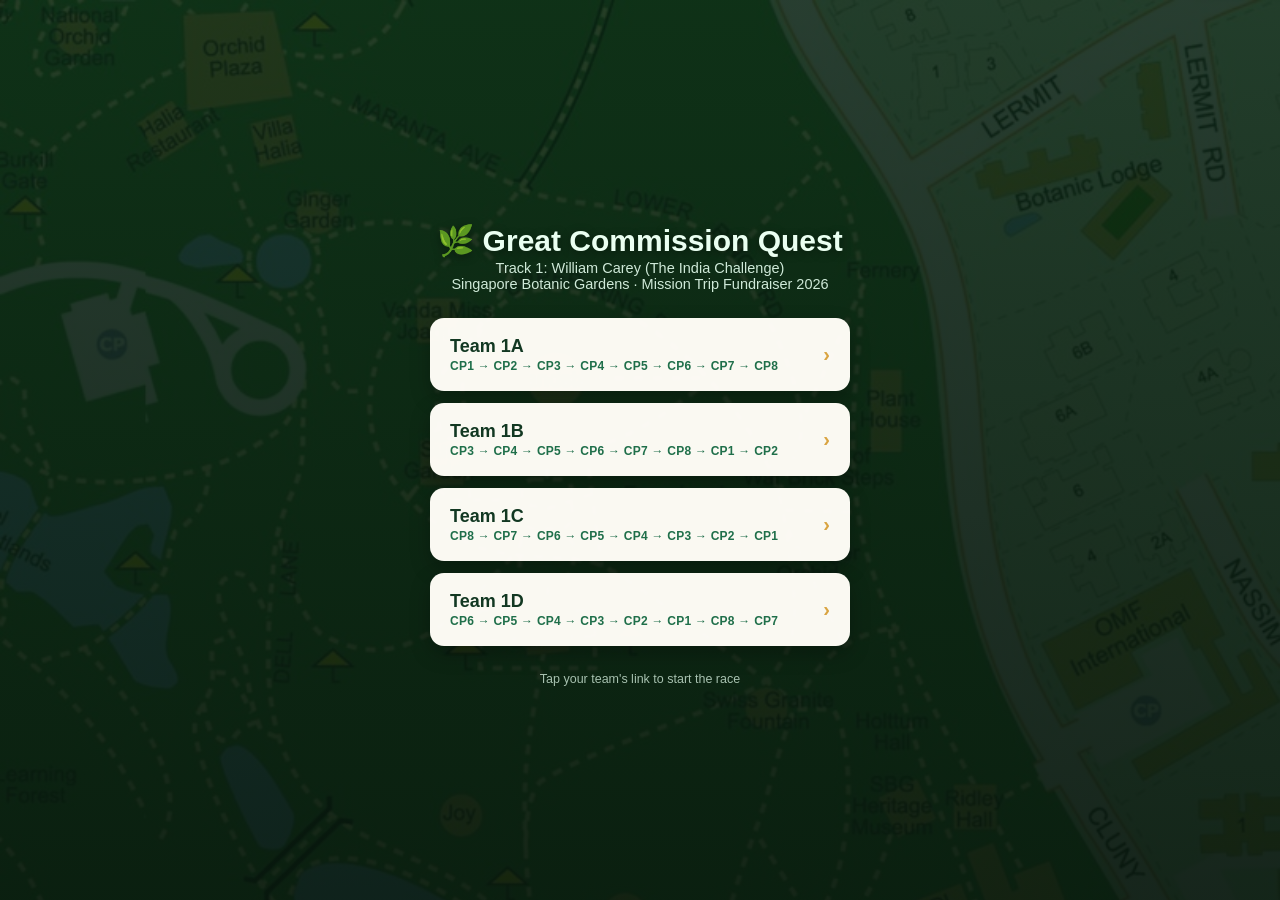
==== index.html @ a301aa0f "Add files via upload" ====
<!DOCTYPE html>
<html lang="en">
<head>
<meta charset="UTF-8">
<meta name="viewport" content="width=device-width, initial-scale=1, maximum-scale=1, viewport-fit=cover">
<title>SBG Mission Event 2026 — Route 1: William Carey Trail</title>
<link rel="stylesheet" href="style.css">
</head>
<body>
<div class="index-wrap">
  <div class="index-title">🌿 Great Commission Quest</div>
  <div class="index-sub">Track 1: William Carey (The India Challenge)<br>Singapore Botanic Gardens · Mission Trip Fundraiser 2026</div>
  <div class="team-grid">
    <a class="team-btn" href="Team%201A.html"><span>Team 1A<span class="teamsub">CP1 → CP2 → CP3 → CP4 → CP5 → CP6 → CP7 → CP8</span></span><span class="arrow">›</span></a>
    <a class="team-btn" href="Team%201B.html"><span>Team 1B<span class="teamsub">CP3 → CP4 → CP5 → CP6 → CP7 → CP8 → CP1 → CP2</span></span><span class="arrow">›</span></a>
    <a class="team-btn" href="Team%201C.html"><span>Team 1C<span class="teamsub">CP8 → CP7 → CP6 → CP5 → CP4 → CP3 → CP2 → CP1</span></span><span class="arrow">›</span></a>
    <a class="team-btn" href="Team%201D.html"><span>Team 1D<span class="teamsub">CP6 → CP5 → CP4 → CP3 → CP2 → CP1 → CP8 → CP7</span></span><span class="arrow">›</span></a>
  </div>
  <div class="index-foot">Tap your team's link to start the race</div>
</div>
</body>
</html>
---- style.css ----
:root{
  --green-dark:#123822;
  --green:#1f6f4a;
  --green-light:#3f9c6d;
  --gold:#d9a441;
  --cream:#fbf7ec;
  --ink:#20291f;
  --danger:#c0392b;
}
*{box-sizing:border-box;-webkit-tap-highlight-color:transparent;}
html,body{margin:0;padding:0;}
body{
  font-family:-apple-system,BlinkMacSystemFont,"Segoe UI",Roboto,Helvetica,Arial,sans-serif;
  color:var(--ink);
  min-height:100vh;
  background-image:
    linear-gradient(180deg, rgba(10,35,20,.88) 0%, rgba(8,24,14,.94) 100%),
    url("images/map-bg.jpg");
  background-size:cover;
  background-position:center top;
  background-attachment:fixed;
  background-repeat:no-repeat;
}
#wrap{
  position:relative;z-index:1;
  min-height:100vh;
  display:flex;flex-direction:column;align-items:center;
  padding:max(18px, env(safe-area-inset-top)) 16px max(28px, env(safe-area-inset-bottom));
}
.brand{
  color:#eafff1;text-align:center;font-size:13px;letter-spacing:.12em;text-transform:uppercase;
  opacity:.85;margin-bottom:10px;font-weight:600;
}
.card{
  width:100%;max-width:460px;
  background:rgba(255,253,247,.98);
  border-radius:20px;
  box-shadow:0 12px 30px rgba(0,0,0,.35);
  padding:22px 20px 24px;
  margin-top:6px;
  animation:pop .35s ease;
}
@keyframes pop{from{opacity:0;transform:translateY(10px);}to{opacity:1;transform:translateY(0);}}
.progress{display:flex;gap:5px;margin-bottom:16px;}
.progress .seg{flex:1;height:6px;border-radius:4px;background:#e3ddc9;}
.progress .seg.done{background:var(--green);}
.progress .seg.skipped{background:#c9a24b;}
.progress .seg.current{background:var(--gold);}
.topbar{display:flex;align-items:center;justify-content:space-between;margin-bottom:2px;}
.btn-back{
  background:transparent;border:none;color:var(--green);font-weight:700;font-size:14.5px;
  padding:6px 4px 6px 0;cursor:pointer;-webkit-appearance:none;
}
.btn-back:disabled{opacity:0;pointer-events:none;}
.steplink{background:transparent;border:none;color:#8a8770;font-weight:700;font-size:13px;cursor:pointer;text-decoration:underline;}
.badge{
  display:inline-block;font-size:12.5px;font-weight:800;padding:5px 10px;border-radius:999px;margin:4px 0 12px;
}
.badge.solved{background:#e3f5e8;color:#1f6f4a;}
.badge.skipped{background:#fbeed6;color:#8a5a12;}
.badge.current{background:#fff3d6;color:#8a5a12;}
.jumplist{display:flex;flex-direction:column;gap:8px;margin:14px 0;}
.jumpitem{
  display:flex;align-items:center;justify-content:space-between;
  background:#f4f1e4;border:1px solid #d8d2bd;border-radius:12px;padding:12px 14px;
  font-size:15px;font-weight:700;color:var(--green-dark);cursor:pointer;
}
.jumpitem.locked{opacity:.5;cursor:default;}
.jumpitem .tag{font-size:12px;font-weight:800;color:#8a5a12;background:#fbeed6;padding:3px 8px;border-radius:999px;}
.jumpitem .tag.done{color:#1f6f4a;background:#e3f5e8;}
.jumpitem .arrow{color:var(--green);font-weight:900;}
.steplabel{font-size:12px;color:#6b6a5c;text-align:center;margin:-10px 0 14px;letter-spacing:.04em;text-transform:uppercase;font-weight:700;}
h1{font-size:22px;line-height:1.25;color:var(--green-dark);margin:0 0 2px;}
h2{font-size:22px;line-height:1.3;color:var(--green-dark);margin:0 0 4px;}
.subtitle{font-size:14px;color:var(--green);font-weight:600;margin:0 0 14px;}
.section-label{font-size:12px;font-weight:800;letter-spacing:.08em;text-transform:uppercase;color:var(--green);margin:16px 0 6px;}
p{font-size:15.5px;line-height:1.55;margin:0 0 10px;color:#3a3a30;}
.hintbox{
  background:#fbf1d6;border:1px solid #ecd48e;border-radius:12px;padding:12px 14px;
  font-size:14.5px;line-height:1.5;color:#5b4b1a;margin:6px 0 4px;
}
.patternbox{
  background:#eef6f0;border:1px dashed #9ec9ab;border-radius:12px;padding:10px 14px;
  font-size:16px;letter-spacing:.2em;font-weight:800;color:var(--green-dark);margin:6px 0 4px;text-align:center;
}
.photo{
  width:100%;border-radius:14px;display:block;margin:8px 0 4px;box-shadow:0 4px 14px rgba(0,0,0,.18);cursor:zoom-in;
}
.photocaption{
  font-size:12.5px;color:#6b6a5c;text-align:center;margin:0 0 12px;font-style:italic;
}
input[type=text]{
  width:100%;font-size:17px;padding:13px 14px;border-radius:12px;
  border:2px solid #d8d2bd;margin-top:10px;background:#fff;color:var(--ink);
}
input[type=text]:focus{outline:none;border-color:var(--green);}
.btn{
  display:block;width:100%;text-align:center;border:none;border-radius:12px;
  font-size:16.5px;font-weight:700;padding:14px 16px;margin-top:12px;cursor:pointer;
  -webkit-appearance:none;
}
.btn-primary{background:var(--green);color:#fff;box-shadow:0 6px 14px rgba(31,111,74,.35);}
.btn-primary:active{background:var(--green-dark);}
.btn-primary:disabled{background:#9fc3ac;box-shadow:none;cursor:default;}
.btn-secondary{background:#f4f1e4;color:var(--green-dark);border:1px solid #d8d2bd;}
.btn-skip{background:transparent;color:#8a8770;font-weight:600;font-size:14.5px;text-decoration:underline;padding:10px;margin-top:6px;}
.msg{font-size:14.5px;font-weight:700;margin-top:10px;padding:10px 12px;border-radius:10px;display:none;}
.msg.show{display:block;animation:pop .25s ease;}
.msg.ok{background:#e3f5e8;color:#1f6f4a;}
.msg.bad{background:#fbe6e4;color:var(--danger);}
.shake{animation:shake .35s;}
@keyframes shake{10%,90%{transform:translateX(-2px);}20%,80%{transform:translateX(3px);}30%,50%,70%{transform:translateX(-6px);}40%,60%{transform:translateX(6px);}}
.passage{font-size:16px;line-height:2.2;color:#3a3a30;}
.blank{
  display:inline-block;min-width:2.5ch;max-width:90vw;text-align:center;font-weight:700;font-size:14px;
  border:none;border-bottom:2.5px solid var(--green);background:#f1f7f0;border-radius:6px 6px 0 0;
  padding:4px 6px;margin:0 2px;color:var(--green-dark);
}
.blank.correct{border-bottom-color:#2c8a52;background:#e3f5e8;}
.blank.incorrect{border-bottom-color:var(--danger);background:#fbe6e4;}
.wordbank{
  margin-top:16px;padding:14px;background:#f4f1e4;border-radius:12px;border:1px dashed #cfc7a6;
}
.wordbank .section-label{margin-top:0;}
.chip-row{display:flex;flex-wrap:wrap;gap:8px;}
.chip{
  background:#fff;border:1px solid #d8d2bd;border-radius:999px;padding:6px 12px;font-size:13.5px;font-weight:700;color:var(--green-dark);
}
.center{text-align:center;}
.bigemoji{font-size:56px;text-align:center;margin:6px 0 4px;}
.confetti{position:fixed;top:-10px;width:8px;height:14px;opacity:.9;animation:fall linear forwards;z-index:9;}
@keyframes fall{to{transform:translateY(110vh) rotate(360deg);opacity:.3;}}
a.textlink{color:#8a8770;font-size:12.5px;text-decoration:underline;}
.footerlink{margin-top:22px;text-align:center;}
.lightbox{position:fixed;inset:0;background:rgba(0,0,0,.85);z-index:20;display:none;align-items:center;justify-content:center;padding:20px;}
.lightbox.show{display:flex;}
.lightbox img{max-width:100%;max-height:100%;border-radius:10px;}

/* Index / team-picker page */
.index-wrap{min-height:100vh;display:flex;flex-direction:column;align-items:center;justify-content:center;padding:24px 16px;position:relative;z-index:1;}
.index-title{color:#eafff1;text-align:center;font-size:30px;font-weight:800;margin:8px 0 2px;text-shadow:0 2px 10px rgba(0,0,0,.4);}
.index-sub{color:#cfe9d8;text-align:center;font-size:14.5px;margin:0 0 26px;}
.team-grid{display:flex;flex-direction:column;gap:12px;width:100%;max-width:420px;}
.team-btn{
  display:flex;align-items:center;justify-content:space-between;
  background:rgba(255,253,247,.98);border-radius:14px;padding:18px 20px;
  font-size:18px;font-weight:800;color:var(--green-dark);text-decoration:none;
  box-shadow:0 8px 20px rgba(0,0,0,.25);
}
.team-btn .teamsub{display:block;font-size:12px;font-weight:600;color:var(--green);margin-top:2px;letter-spacing:.02em;}
.team-btn span.arrow{color:var(--gold);font-size:20px;}
.index-foot{color:#cfe9d8;opacity:.8;font-size:12.5px;margin-top:26px;text-align:center;}
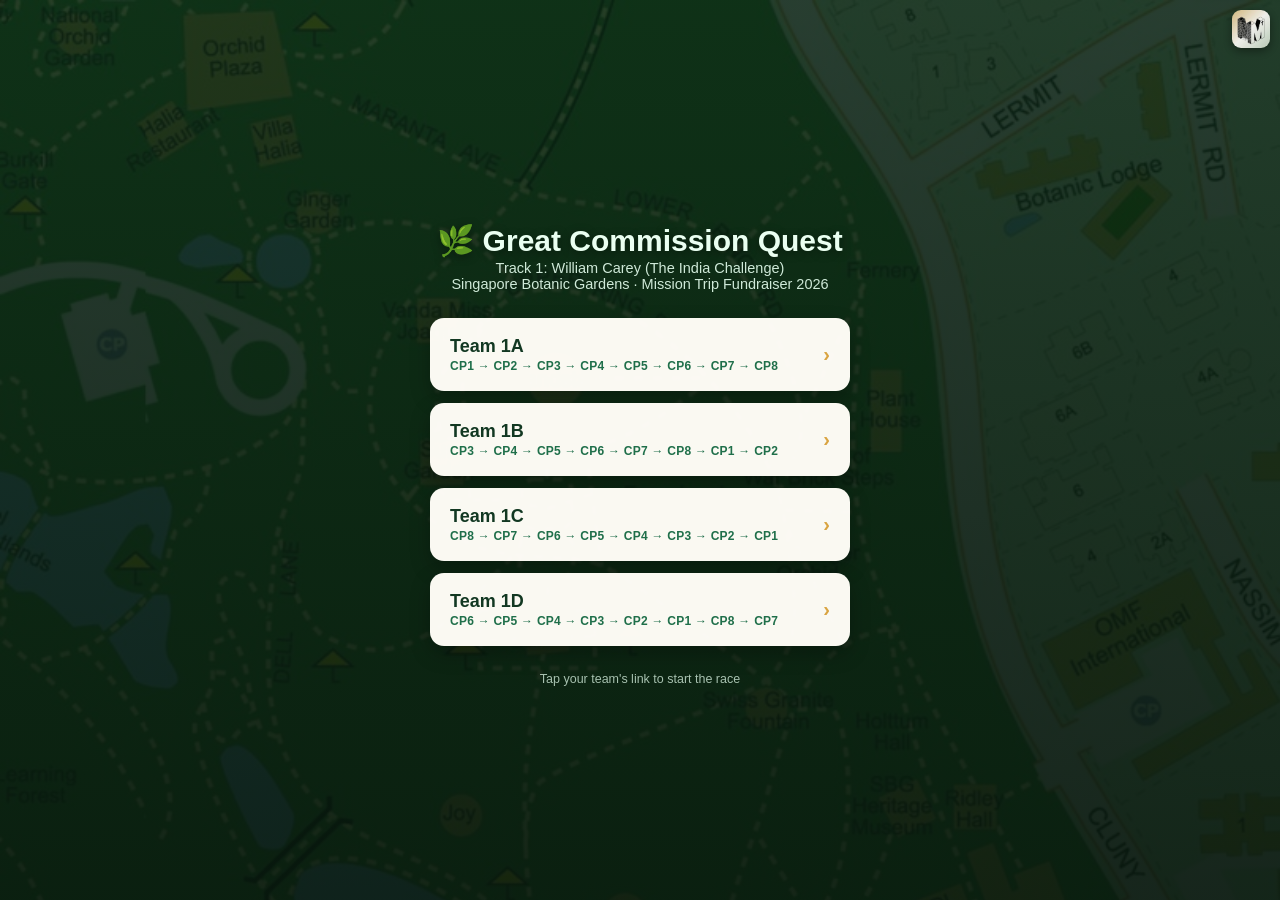
==== commit 6403fdef: "Add mission logo to site pages" ====
--- a/index.html
+++ b/index.html
@@ -7,6 +7,7 @@
 <link rel="stylesheet" href="style.css">
 </head>
 <body>
+<img src="images/logo.jpg" class="site-logo" alt="Mission logo">
 <div class="index-wrap">
   <div class="index-title">🌿 Great Commission Quest</div>
   <div class="index-sub">Track 1: William Carey (The India Challenge)<br>Singapore Botanic Gardens · Mission Trip Fundraiser 2026</div>
--- a/style.css
+++ b/style.css
@@ -136,6 +136,22 @@
 .lightbox.show{display:flex;}
 .lightbox img{max-width:100%;max-height:100%;border-radius:10px;}
 
+/* Site logo — small, top-right, non-obstructive on all pages */
+.site-logo{
+  position:fixed;
+  top:max(10px, env(safe-area-inset-top));
+  right:max(10px, env(safe-area-inset-right));
+  width:38px;height:38px;
+  border-radius:9px;
+  box-shadow:0 3px 10px rgba(0,0,0,.4);
+  z-index:15;
+  pointer-events:none;
+  opacity:.96;
+}
+@media (max-width:380px){
+  .site-logo{width:32px;height:32px;border-radius:8px;}
+}
+
 /* Index / team-picker page */
 .index-wrap{min-height:100vh;display:flex;flex-direction:column;align-items:center;justify-content:center;padding:24px 16px;position:relative;z-index:1;}
 .index-title{color:#eafff1;text-align:center;font-size:30px;font-weight:800;margin:8px 0 2px;text-shadow:0 2px 10px rgba(0,0,0,.4);}
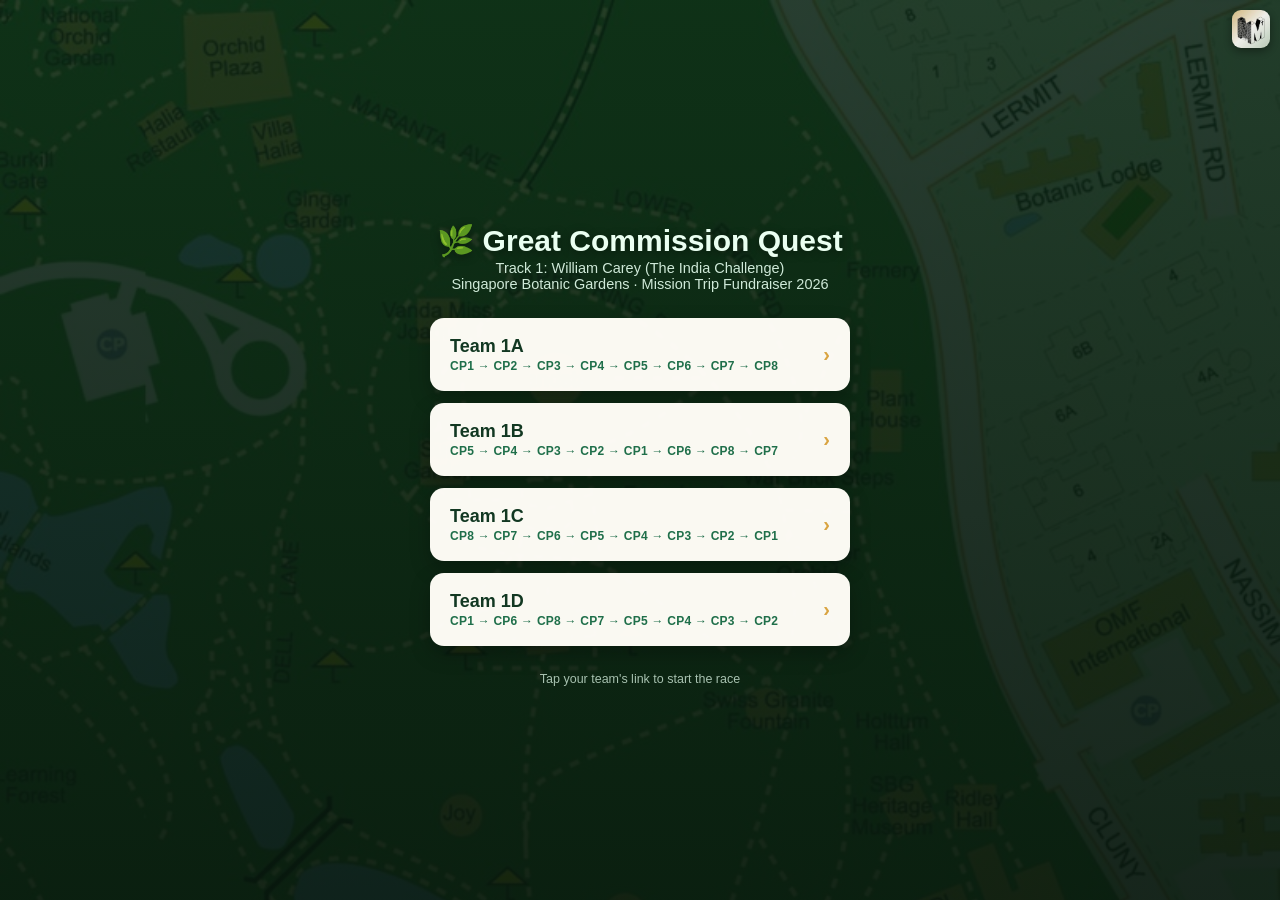
==== commit 9e5c3cad: "Update Team 1B/1D routes, fix CP2 passage answer, amend CP3 directions per checkpoint guide" ====
--- a/index.html
+++ b/index.html
@@ -13,9 +13,9 @@
   <div class="index-sub">Track 1: William Carey (The India Challenge)<br>Singapore Botanic Gardens · Mission Trip Fundraiser 2026</div>
   <div class="team-grid">
     <a class="team-btn" href="Team%201A.html"><span>Team 1A<span class="teamsub">CP1 → CP2 → CP3 → CP4 → CP5 → CP6 → CP7 → CP8</span></span><span class="arrow">›</span></a>
-    <a class="team-btn" href="Team%201B.html"><span>Team 1B<span class="teamsub">CP3 → CP4 → CP5 → CP6 → CP7 → CP8 → CP1 → CP2</span></span><span class="arrow">›</span></a>
+    <a class="team-btn" href="Team%201B.html"><span>Team 1B<span class="teamsub">CP5 → CP4 → CP3 → CP2 → CP1 → CP6 → CP8 → CP7</span></span><span class="arrow">›</span></a>
     <a class="team-btn" href="Team%201C.html"><span>Team 1C<span class="teamsub">CP8 → CP7 → CP6 → CP5 → CP4 → CP3 → CP2 → CP1</span></span><span class="arrow">›</span></a>
-    <a class="team-btn" href="Team%201D.html"><span>Team 1D<span class="teamsub">CP6 → CP5 → CP4 → CP3 → CP2 → CP1 → CP8 → CP7</span></span><span class="arrow">›</span></a>
+    <a class="team-btn" href="Team%201D.html"><span>Team 1D<span class="teamsub">CP1 → CP6 → CP8 → CP7 → CP5 → CP4 → CP3 → CP2</span></span><span class="arrow">›</span></a>
   </div>
   <div class="index-foot">Tap your team's link to start the race</div>
 </div>
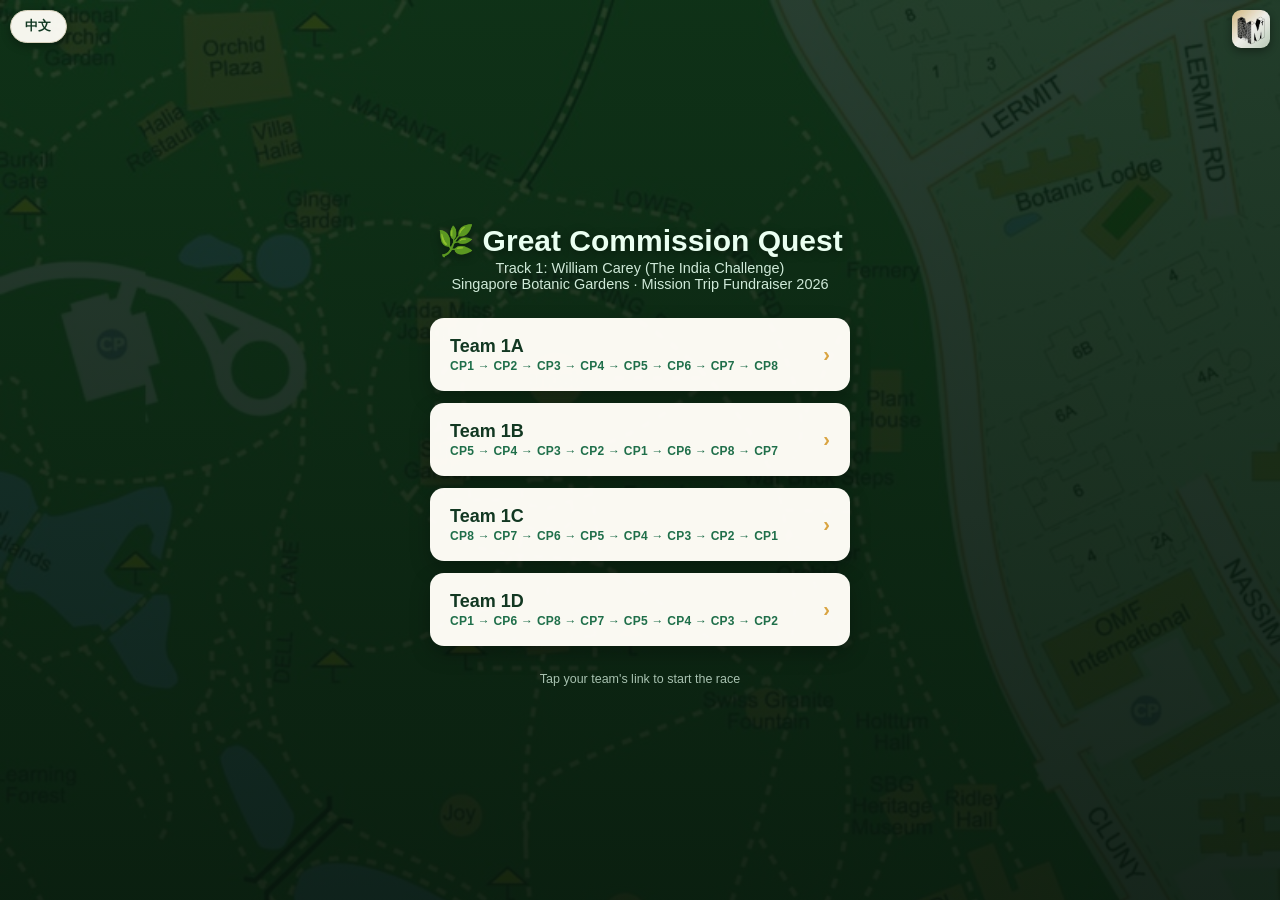
==== commit ecfe0865: "Add bilingual EN / 中文 toggle to the site - New i18n.js: language toggle button, localStorage-persist" ====
--- a/index.html
+++ b/index.html
@@ -1,5 +1,5 @@
 <!DOCTYPE html>
-<html lang="en">
+<html lang="en" data-title-en="SBG Mission Event 2026 — Route 1: William Carey Trail" data-title-zh="SBG差传活动2026 — 第1条路线：威廉·克里之路">
 <head>
 <meta charset="UTF-8">
 <meta name="viewport" content="width=device-width, initial-scale=1, maximum-scale=1, viewport-fit=cover">
@@ -9,15 +9,16 @@
 <body>
 <img src="images/logo.jpg" class="site-logo" alt="Mission logo">
 <div class="index-wrap">
-  <div class="index-title">🌿 Great Commission Quest</div>
-  <div class="index-sub">Track 1: William Carey (The India Challenge)<br>Singapore Botanic Gardens · Mission Trip Fundraiser 2026</div>
+  <div class="index-title" data-en="🌿 Great Commission Quest" data-zh="🌿 大使命探索之旅">🌿 Great Commission Quest</div>
+  <div class="index-sub" data-en="Track 1: William Carey (The India Challenge)<br>Singapore Botanic Gardens · Mission Trip Fundraiser 2026" data-zh="第1条路线：威廉·克里（印度的挑战）<br>新加坡植物园 · 2026年差传旅程筹款活动">Track 1: William Carey (The India Challenge)<br>Singapore Botanic Gardens · Mission Trip Fundraiser 2026</div>
   <div class="team-grid">
-    <a class="team-btn" href="Team%201A.html"><span>Team 1A<span class="teamsub">CP1 → CP2 → CP3 → CP4 → CP5 → CP6 → CP7 → CP8</span></span><span class="arrow">›</span></a>
-    <a class="team-btn" href="Team%201B.html"><span>Team 1B<span class="teamsub">CP5 → CP4 → CP3 → CP2 → CP1 → CP6 → CP8 → CP7</span></span><span class="arrow">›</span></a>
-    <a class="team-btn" href="Team%201C.html"><span>Team 1C<span class="teamsub">CP8 → CP7 → CP6 → CP5 → CP4 → CP3 → CP2 → CP1</span></span><span class="arrow">›</span></a>
-    <a class="team-btn" href="Team%201D.html"><span>Team 1D<span class="teamsub">CP1 → CP6 → CP8 → CP7 → CP5 → CP4 → CP3 → CP2</span></span><span class="arrow">›</span></a>
+    <a class="team-btn" href="Team%201A.html"><span><span data-en="Team 1A" data-zh="1A队">Team 1A</span><span class="teamsub">CP1 → CP2 → CP3 → CP4 → CP5 → CP6 → CP7 → CP8</span></span><span class="arrow">›</span></a>
+    <a class="team-btn" href="Team%201B.html"><span><span data-en="Team 1B" data-zh="1B队">Team 1B</span><span class="teamsub">CP5 → CP4 → CP3 → CP2 → CP1 → CP6 → CP8 → CP7</span></span><span class="arrow">›</span></a>
+    <a class="team-btn" href="Team%201C.html"><span><span data-en="Team 1C" data-zh="1C队">Team 1C</span><span class="teamsub">CP8 → CP7 → CP6 → CP5 → CP4 → CP3 → CP2 → CP1</span></span><span class="arrow">›</span></a>
+    <a class="team-btn" href="Team%201D.html"><span><span data-en="Team 1D" data-zh="1D队">Team 1D</span><span class="teamsub">CP1 → CP6 → CP8 → CP7 → CP5 → CP4 → CP3 → CP2</span></span><span class="arrow">›</span></a>
   </div>
-  <div class="index-foot">Tap your team's link to start the race</div>
+  <div class="index-foot" data-en="Tap your team's link to start the race" data-zh="点击你队伍的链接以开始比赛">Tap your team's link to start the race</div>
 </div>
+<script src="i18n.js"></script>
 </body>
 </html>
--- a/style.css
+++ b/style.css
@@ -166,3 +166,27 @@
 .team-btn .teamsub{display:block;font-size:12px;font-weight:600;color:var(--green);margin-top:2px;letter-spacing:.02em;}
 .team-btn span.arrow{color:var(--gold);font-size:20px;}
 .index-foot{color:#cfe9d8;opacity:.8;font-size:12.5px;margin-top:26px;text-align:center;}
+
+/* Language toggle (EN / 中文) — floating pill, added on every page by
+   i18n.js. Purely additive: does not alter any existing selector above. */
+.lang-toggle{
+  position:fixed;
+  top:max(10px, env(safe-area-inset-top));
+  left:max(10px, env(safe-area-inset-left));
+  z-index:16;
+  background:rgba(255,253,247,.96);
+  color:var(--green-dark);
+  border:1px solid #d8d2bd;
+  border-radius:999px;
+  font-size:12.5px;
+  font-weight:800;
+  letter-spacing:.02em;
+  padding:7px 14px;
+  cursor:pointer;
+  box-shadow:0 3px 10px rgba(0,0,0,.3);
+  -webkit-appearance:none;
+}
+.lang-toggle:active{background:#eafff1;}
+@media (max-width:380px){
+  .lang-toggle{font-size:11.5px;padding:6px 12px;}
+}
